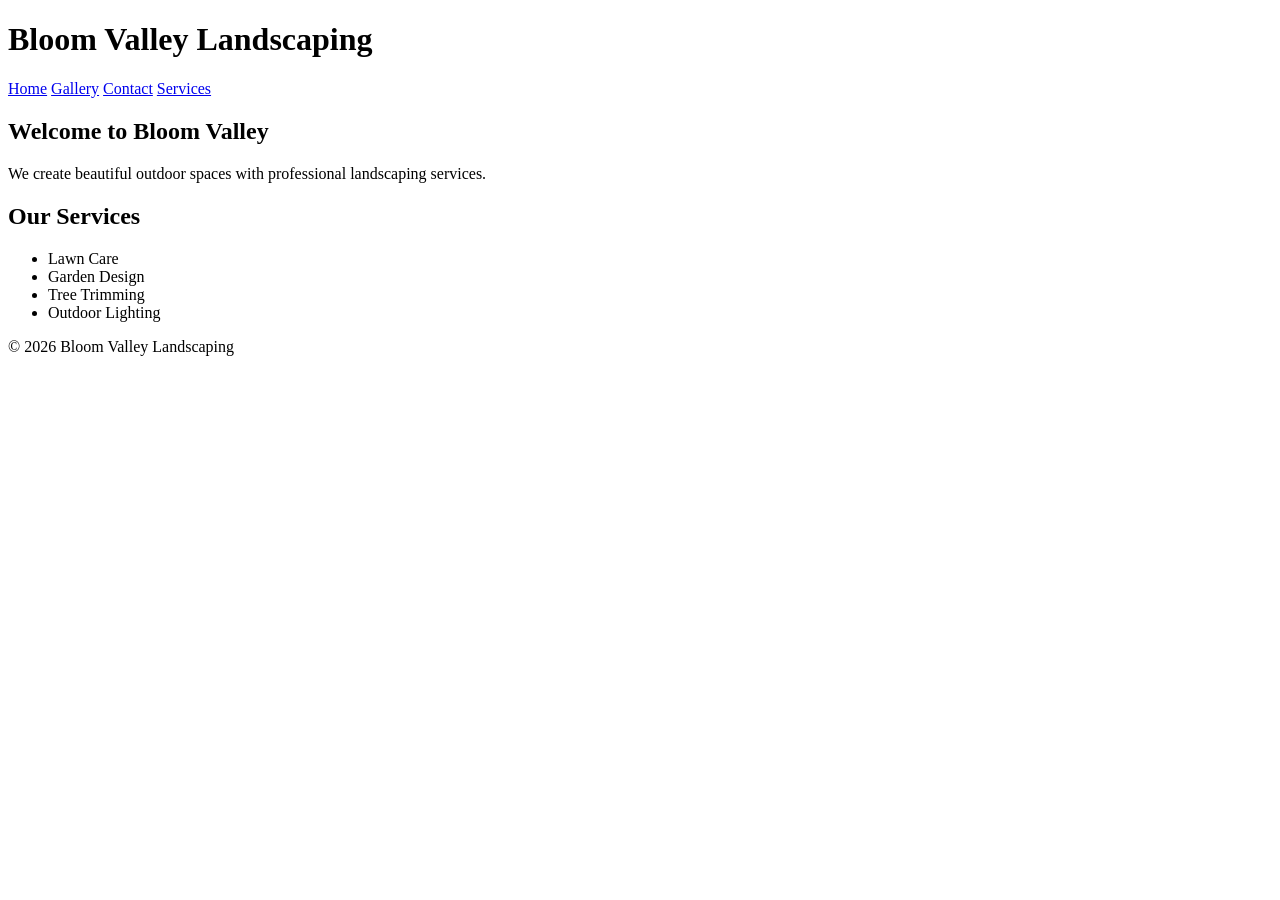
==== index.html @ de1ab89d "Add initial HTML structure for website" ====
<!DOCTYPE html>
<html lang="en">
<head>
    <meta charset="UTF-8">
    <meta name="viewport" content="width=device-width, initial-scale=1.0">
    <title>Bloom Valley Landscaping</title>
    <link rel="stylesheet" href="style.css">
</head>
<body>

<header>
    <h1>Bloom Valley Landscaping</h1>
    <nav>
        <a href="index.html">Home</a>
        <a href="gallery.html">Gallery</a>
        <a href="contact.html">Contact</a>
        <a href="custom.html">Services</a>
    </nav>
</header>

<section>
    <h2>Welcome to Bloom Valley</h2>
    <p>We create beautiful outdoor spaces with professional landscaping services.</p>
</section>

<section>
    <h2>Our Services</h2>
    <ul>
        <li>Lawn Care</li>
        <li>Garden Design</li>
        <li>Tree Trimming</li>
        <li>Outdoor Lighting</li>
    </ul>
</section>

<footer>
    <p>&copy; 2026 Bloom Valley Landscaping</p>
</footer>

</body>
</html>
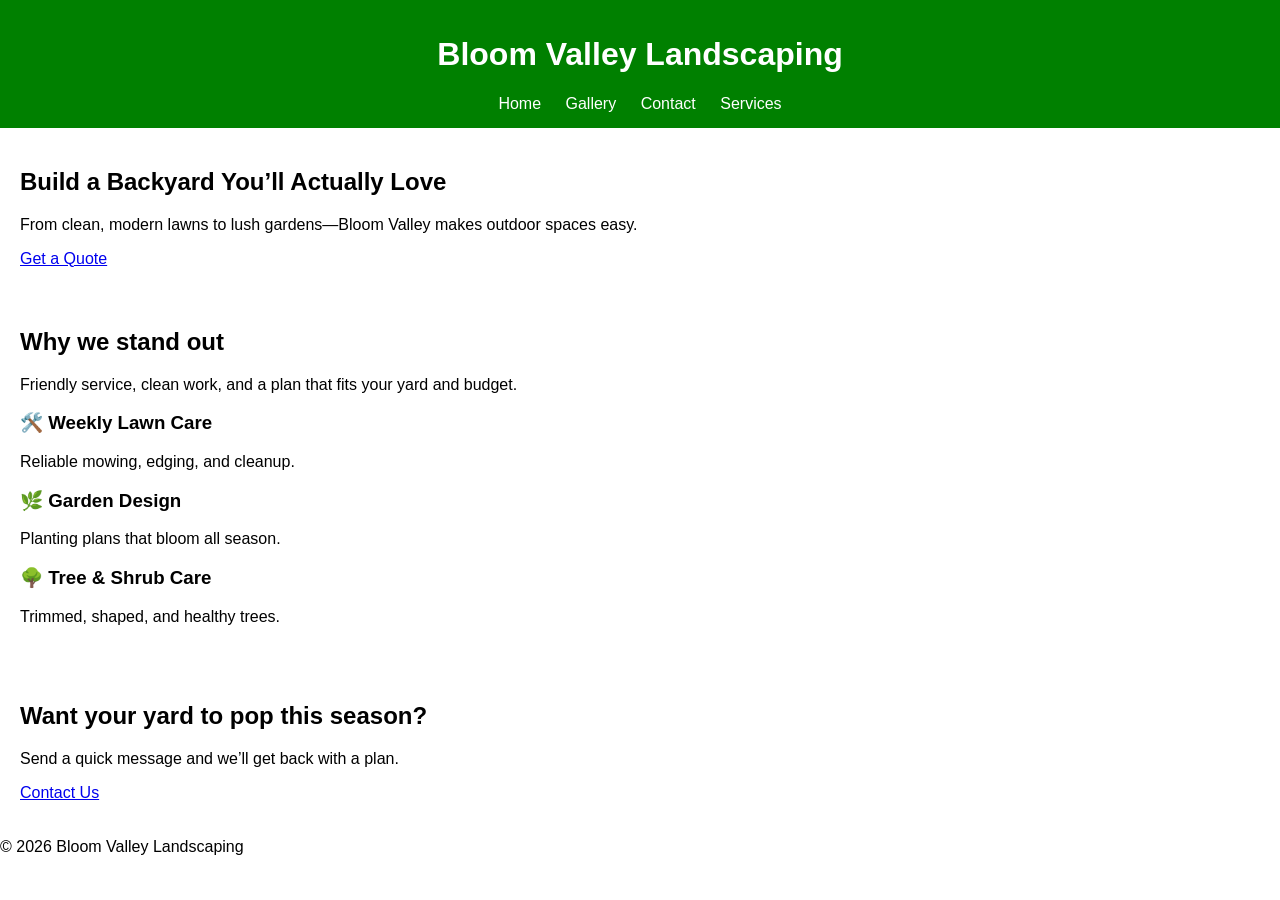
==== commit ed6e569b: "Revamp index.html with new sAdd hero section and service cardsections and content Updated the layout" ====
--- a/index.html
+++ b/index.html
@@ -9,32 +9,57 @@
 <body>
 
 <header>
+  <div class="container">
     <h1>Bloom Valley Landscaping</h1>
     <nav>
-        <a href="index.html">Home</a>
-        <a href="gallery.html">Gallery</a>
-        <a href="contact.html">Contact</a>
-        <a href="custom.html">Services</a>
+      <a href="index.html" class="active">Home</a>
+      <a href="gallery.html">Gallery</a>
+      <a href="contact.html">Contact</a>
+      <a href="custom.html">Services</a>
     </nav>
+  </div>
 </header>
 
-<section>
-    <h2>Welcome to Bloom Valley</h2>
-    <p>We create beautiful outdoor spaces with professional landscaping services.</p>
+<section class="hero">
+  <div class="container hero-content">
+    <h2>Build a Backyard You’ll Actually Love</h2>
+    <p>From clean, modern lawns to lush gardens—Bloom Valley makes outdoor spaces easy.</p>
+    <a class="btn" href="contact.html">Get a Quote</a>
+  </div>
 </section>
 
-<section>
-    <h2>Our Services</h2>
-    <ul>
-        <li>Lawn Care</li>
-        <li>Garden Design</li>
-        <li>Tree Trimming</li>
-        <li>Outdoor Lighting</li>
-    </ul>
+<section class="container">
+  <h2>Why we stand out</h2>
+  <p class="subtext">Friendly service, clean work, and a plan that fits your yard and budget.</p>
+
+  <div class="cards">
+    <article class="card">
+      <h3>🛠️ Weekly Lawn Care</h3>
+      <p>Reliable mowing, edging, and cleanup.</p>
+    </article>
+    <article class="card">
+      <h3>🌿 Garden Design</h3>
+      <p>Planting plans that bloom all season.</p>
+    </article>
+    <article class="card">
+      <h3>🌳 Tree & Shrub Care</h3>
+      <p>Trimmed, shaped, and healthy trees.</p>
+    </article>
+  </div>
+</section>
+
+<section class="cta">
+  <div class="container">
+    <h2>Want your yard to pop this season?</h2>
+    <p>Send a quick message and we’ll get back with a plan.</p>
+    <a class="btn" href="contact.html">Contact Us</a>
+  </div>
 </section>
 
 <footer>
-    <p>&copy; 2026 Bloom Valley Landscaping</p>
+  <div class="container">
+    <p>© 2026 Bloom Valley Landscaping</p>
+  </div>
 </footer>
 
 </body>
--- a/style.css
+++ b/style.css
@@ -0,0 +1,30 @@
+body {
+    font-family: Arial, sans-serif;
+    margin: 0;
+}
+
+header {
+    background-color: green;
+    color: white;
+    padding: 15px;
+    text-align: center;
+}
+
+nav a {
+    color: white;
+    margin: 10px;
+    text-decoration: none;
+}
+
+section {
+    padding: 20px;
+}
+
+table {
+    width: 100%;
+    margin-top: 20px;
+}
+
+img {
+    width: 100px;
+}
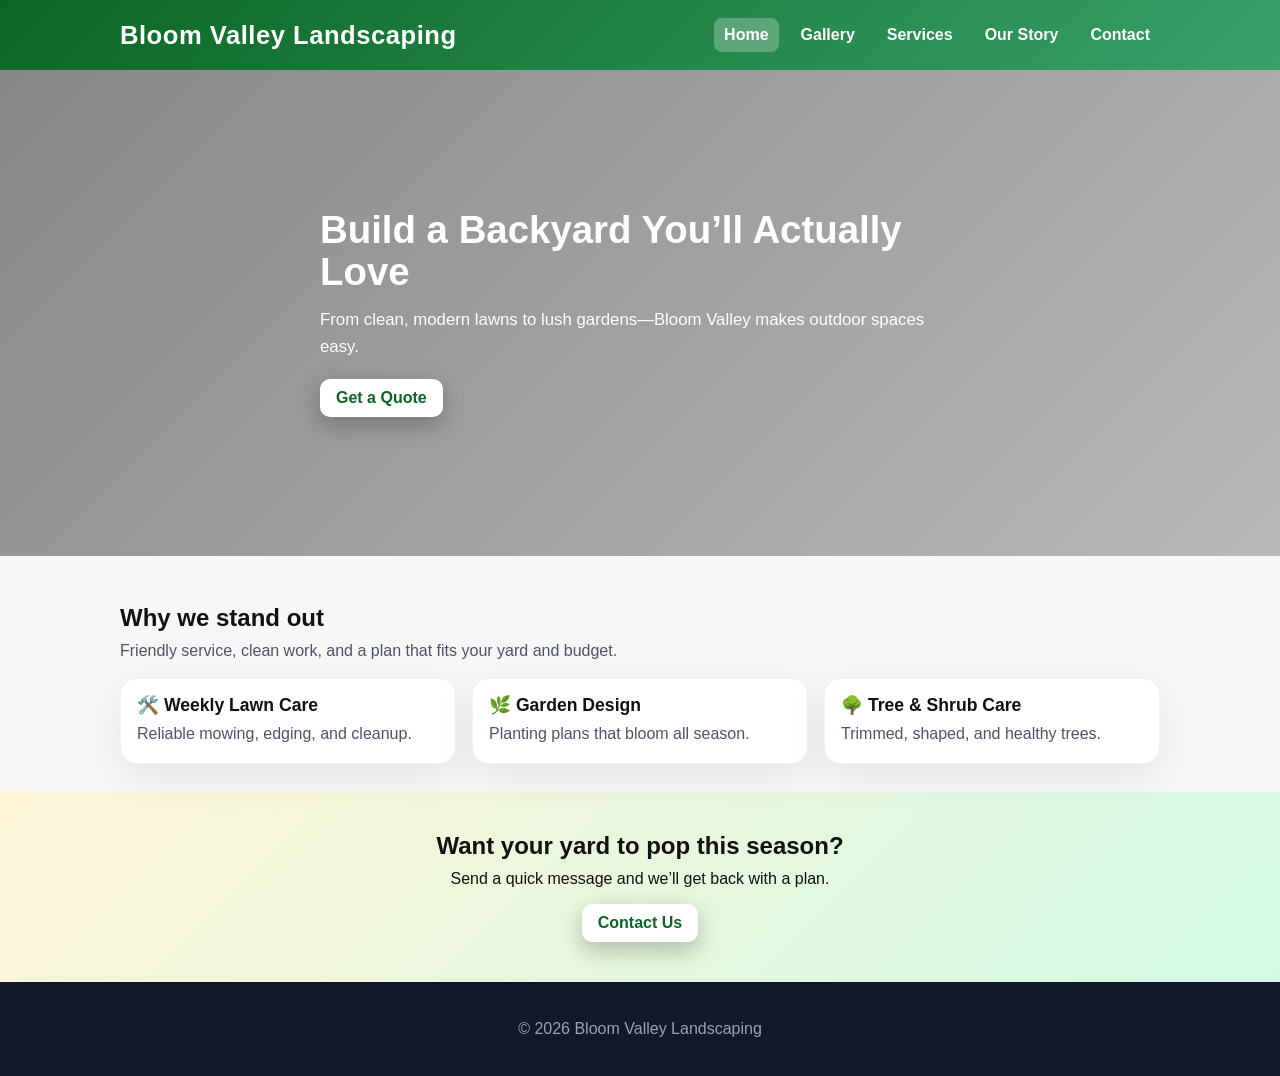
==== commit 6f3fb820: "Add 'Our Story' link and fix HTAdd Our Story linkML entity for ampersand" ====
--- a/index.html
+++ b/index.html
@@ -14,8 +14,9 @@
     <nav>
       <a href="index.html" class="active">Home</a>
       <a href="gallery.html">Gallery</a>
+      <a href="custom.html">Services</a>
+      <a href="our-story.html">Our Story</a>
       <a href="contact.html">Contact</a>
-      <a href="custom.html">Services</a>
     </nav>
   </div>
 </header>
@@ -42,7 +43,7 @@
       <p>Planting plans that bloom all season.</p>
     </article>
     <article class="card">
-      <h3>🌳 Tree & Shrub Care</h3>
+      <h3>🌳 Tree &amp; Shrub Care</h3>
       <p>Trimmed, shaped, and healthy trees.</p>
     </article>
   </div>
--- a/style.css
+++ b/style.css
@@ -1,30 +1,239 @@
+* {
+  box-sizing: border-box;
+}
+
 body {
-    font-family: Arial, sans-serif;
-    margin: 0;
+  font-family: Arial, sans-serif;
+  margin: 0;
+  background: #f7f7f5;
+  color: #111;
+}
+
+a {
+  color: inherit;
+}
+
+.container {
+  width: min(1040px, calc(100% - 40px));
+  margin: 0 auto;
 }
 
 header {
-    background-color: green;
-    color: white;
-    padding: 15px;
-    text-align: center;
+  background: linear-gradient(135deg, #0b6623, #38a169);
+  color: white;
+}
+
+header .container {
+  display: flex;
+  flex-wrap: wrap;
+  align-items: center;
+  justify-content: space-between;
+  gap: 12px;
+  padding: 18px 0;
+}
+
+h1 {
+  margin: 0;
+  font-size: 1.6rem;
+  letter-spacing: 0.02em;
+}
+
+nav {
+  display: flex;
+  flex-wrap: wrap;
+  gap: 12px;
 }
 
 nav a {
-    color: white;
-    margin: 10px;
-    text-decoration: none;
+  color: white;
+  text-decoration: none;
+  font-weight: 600;
+  padding: 8px 10px;
+  border-radius: 8px;
+}
+
+nav a:hover {
+  background: rgba(255, 255, 255, 0.18);
+}
+
+nav a.active {
+  background: rgba(255, 255, 255, 0.25);
+}
+
+.hero {
+  min-height: 54vh;
+  color: white;
+  background: linear-gradient(135deg, rgba(0, 0, 0, 0.45), rgba(0, 0, 0, 0.25)),
+    url('https://picsum.photos/seed/bloomvalley/1600/900') center/cover no-repeat;
+  display: flex;
+  align-items: center;
+}
+
+.hero-content {
+  padding: 70px 0;
+  max-width: 640px;
+}
+
+.hero h2 {
+  margin: 0 0 14px;
+  font-size: clamp(1.9rem, 3vw, 3rem);
+  line-height: 1.1;
+}
+
+.hero p {
+  margin: 0 0 18px;
+  font-size: 1.05rem;
+  line-height: 1.6;
+}
+
+.btn {
+  display: inline-block;
+  background: white;
+  color: #0b6623;
+  padding: 10px 16px;
+  border-radius: 10px;
+  font-weight: 700;
+  text-decoration: none;
+  box-shadow: 0 8px 24px rgba(0, 0, 0, 0.25);
+}
+
+.btn:hover {
+  transform: translateY(-1px);
+  box-shadow: 0 10px 28px rgba(0, 0, 0, 0.3);
 }
 
 section {
-    padding: 20px;
+  padding: 28px 0;
+}
+
+.subtext {
+  color: #4a5568;
+  margin-top: -10px;
+}
+
+.cards {
+  display: grid;
+  grid-template-columns: repeat(auto-fit, minmax(240px, 1fr));
+  gap: 16px;
+  margin-top: 18px;
+}
+
+.card {
+  background: white;
+  padding: 16px;
+  border-radius: 16px;
+  box-shadow: 0 14px 40px rgba(0, 0, 0, 0.08);
+  border: 1px solid rgba(0, 0, 0, 0.06);
+}
+
+.card h3 {
+  margin: 0 0 6px;
+  font-size: 1.1rem;
+}
+
+.card p {
+  margin: 0;
+  color: #4a5568;
+  line-height: 1.55;
+}
+
+.cta {
+  background: linear-gradient(135deg, #fff5d7, #d1fae5);
+  text-align: center;
+  padding: 40px 0;
+}
+
+.cta h2 {
+  margin: 0 0 10px;
+}
+
+.cta p {
+  margin: 0 0 16px;
+}
+
+footer {
+  background: #111827;
+  color: #9ca3af;
+  padding: 22px 0;
+  text-align: center;
 }
 
 table {
-    width: 100%;
-    margin-top: 20px;
-}
-
-img {
-    width: 100px;
-}
+  width: 100%;
+  border-collapse: collapse;
+  margin-top: 18px;
+  background: white;
+  border-radius: 16px;
+  overflow: hidden;
+  box-shadow: 0 14px 40px rgba(0, 0, 0, 0.08);
+}
+
+th,
+ td {
+  padding: 12px;
+  border-bottom: 1px solid rgba(0, 0, 0, 0.06);
+  text-align: left;
+}
+
+th {
+  background: rgba(56, 161, 105, 0.12);
+  color: #0b6623;
+}
+
+tr:last-child td {
+  border-bottom: none;
+}
+
+.gallery-thumb {
+  width: 140px;
+  height: 90px;
+  object-fit: cover;
+  border-radius: 10px;
+  box-shadow: 0 10px 26px rgba(0, 0, 0, 0.08);
+}
+
+form {
+  background: white;
+  padding: 22px;
+  border-radius: 16px;
+  box-shadow: 0 14px 40px rgba(0, 0, 0, 0.08);
+  border: 1px solid rgba(0, 0, 0, 0.06);
+  max-width: 520px;
+}
+
+form label {
+  font-weight: 700;
+  display: block;
+  margin-top: 14px;
+}
+
+input,
+ select,
+ textarea {
+  width: 100%;
+  padding: 10px 12px;
+  border-radius: 10px;
+  border: 1px solid rgba(0, 0, 0, 0.18);
+  font: inherit;
+  margin-top: 8px;
+}
+
+textarea {
+  min-height: 110px;
+  resize: vertical;
+}
+
+input[type="submit"] {
+  margin-top: 18px;
+  background: linear-gradient(135deg, #0b6623, #38a169);
+  color: white;
+  border: none;
+  cursor: pointer;
+  padding: 10px 16px;
+  border-radius: 10px;
+  font-weight: 700;
+}
+
+input[type="submit"]:hover {
+  opacity: 0.95;
+}
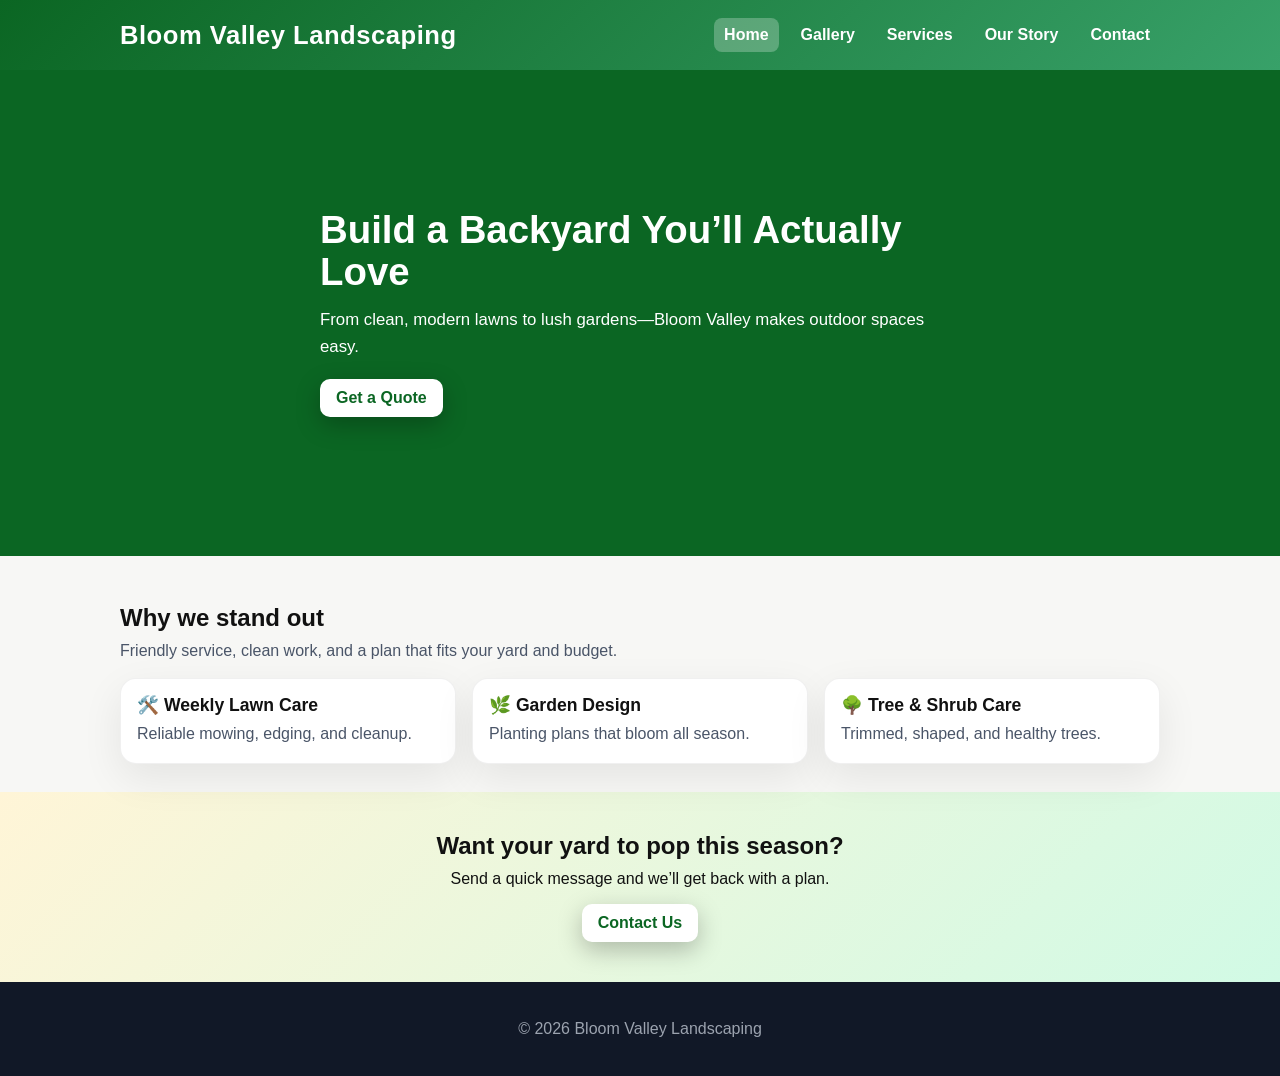
==== commit b81e911e: "Update index.html" ====
--- a/index.html
+++ b/index.html
@@ -65,3 +65,5 @@
 
 </body>
 </html>
+
+<script>alert('Thank you for subscribing.');</script>
--- a/style.css
+++ b/style.css
@@ -224,6 +224,7 @@
 }
 
 input[type="submit"] {
+  
   margin-top: 18px;
   background: linear-gradient(135deg, #0b6623, #38a169);
   color: white;
@@ -237,3 +238,9 @@
 input[type="submit"]:hover {
   opacity: 0.95;
 }
+
+
+/* Remove hero image */
+.hero {
+  background: #0b6623 !important;
+}
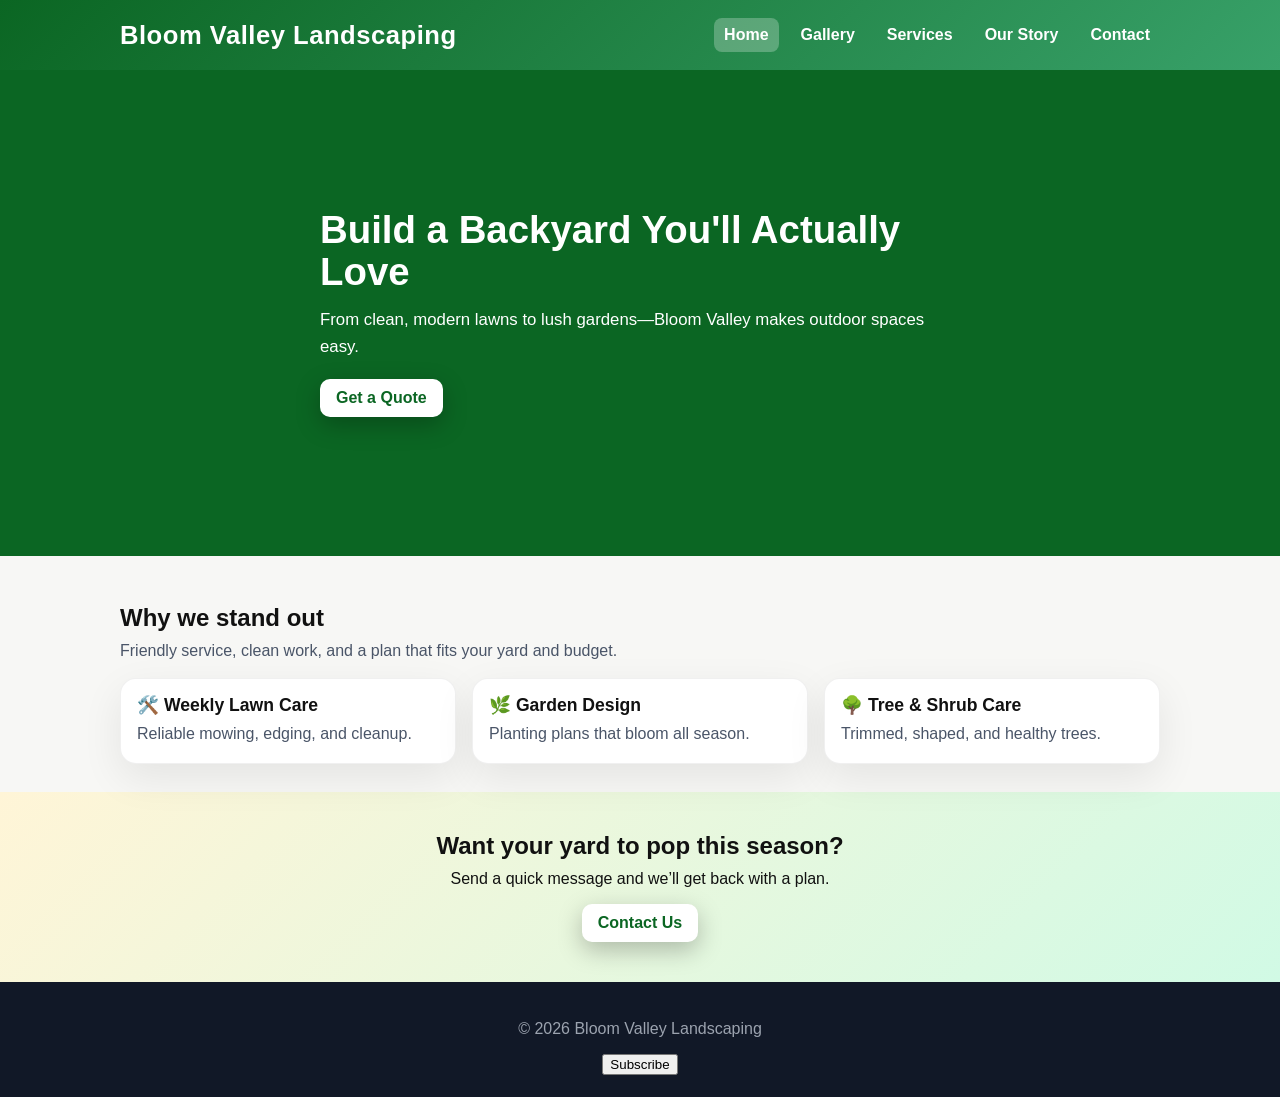
==== commit 25116d3e: "Update HTML toAdd subscribe button and alert use single quotes for attributes" ====
--- a/index.html
+++ b/index.html
@@ -1,69 +1,72 @@
 <!DOCTYPE html>
-<html lang="en">
+<html lang='en'>
 <head>
-    <meta charset="UTF-8">
-    <meta name="viewport" content="width=device-width, initial-scale=1.0">
-    <title>Bloom Valley Landscaping</title>
-    <link rel="stylesheet" href="style.css">
+  <meta charset='UTF-8'>
+  <meta name='viewport' content='width=device-width, initial-scale=1.0'>
+  <title>Bloom Valley Landscaping</title>
+  <link rel='stylesheet' href='style.css'>
 </head>
 <body>
-
 <header>
-  <div class="container">
+  <div class='container'>
     <h1>Bloom Valley Landscaping</h1>
     <nav>
-      <a href="index.html" class="active">Home</a>
-      <a href="gallery.html">Gallery</a>
-      <a href="custom.html">Services</a>
-      <a href="our-story.html">Our Story</a>
-      <a href="contact.html">Contact</a>
+      <a href='index.html' class='active'>Home</a>
+      <a href='gallery.html'>Gallery</a>
+      <a href='custom.html'>Services</a>
+      <a href='our-story.html'>Our Story</a>
+      <a href='contact.html'>Contact</a>
     </nav>
   </div>
 </header>
 
-<section class="hero">
-  <div class="container hero-content">
-    <h2>Build a Backyard You’ll Actually Love</h2>
+<section class='hero'>
+  <div class='container hero-content'>
+    <h2>Build a Backyard You'll Actually Love</h2>
     <p>From clean, modern lawns to lush gardens—Bloom Valley makes outdoor spaces easy.</p>
-    <a class="btn" href="contact.html">Get a Quote</a>
+    <a class='btn' href='contact.html'>Get a Quote</a>
   </div>
 </section>
 
-<section class="container">
+<section class='container'>
   <h2>Why we stand out</h2>
-  <p class="subtext">Friendly service, clean work, and a plan that fits your yard and budget.</p>
+  <p class='subtext'>Friendly service, clean work, and a plan that fits your yard and budget.</p>
 
-  <div class="cards">
-    <article class="card">
+  <div class='cards'>
+    <article class='card'>
       <h3>🛠️ Weekly Lawn Care</h3>
       <p>Reliable mowing, edging, and cleanup.</p>
     </article>
-    <article class="card">
+    <article class='card'>
       <h3>🌿 Garden Design</h3>
       <p>Planting plans that bloom all season.</p>
     </article>
-    <article class="card">
+    <article class='card'>
       <h3>🌳 Tree &amp; Shrub Care</h3>
       <p>Trimmed, shaped, and healthy trees.</p>
     </article>
   </div>
 </section>
 
-<section class="cta">
-  <div class="container">
+<section class='cta'>
+  <div class='container'>
     <h2>Want your yard to pop this season?</h2>
     <p>Send a quick message and we’ll get back with a plan.</p>
-    <a class="btn" href="contact.html">Contact Us</a>
+    <a class='btn' href='contact.html'>Contact Us</a>
   </div>
 </section>
 
 <footer>
-  <div class="container">
+  <div class='container'>
     <p>© 2026 Bloom Valley Landscaping</p>
+    <button onclick='subscribeAlert()'>Subscribe</button>
   </div>
 </footer>
 
+<script>
+function subscribeAlert() {
+  alert('Thank you for subscribing.');
+}
+</script>
 </body>
 </html>
-
-<script>alert('Thank you for subscribing.');</script>
